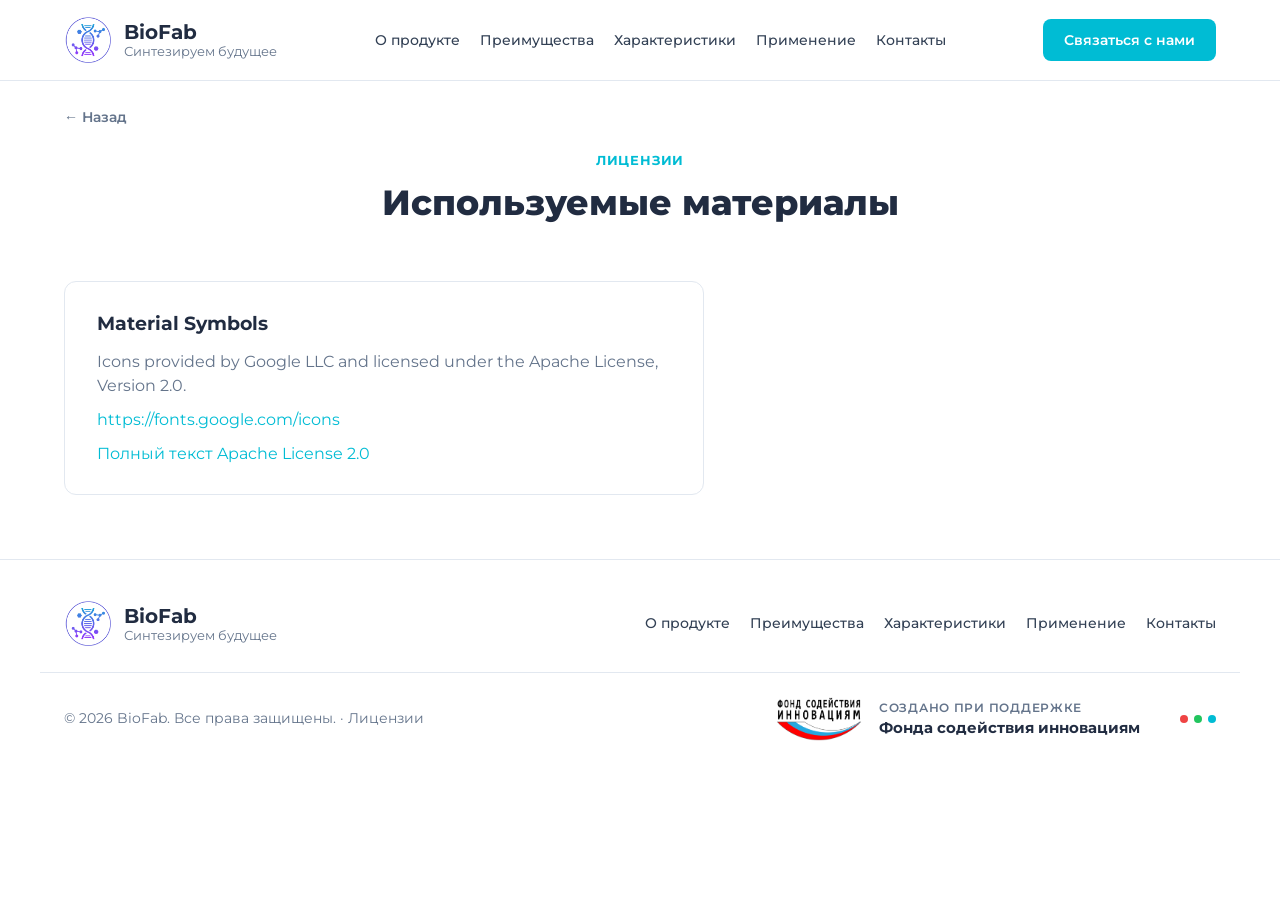
==== licenses/index.html @ 6bafa749 "Add files via upload" ====
<!DOCTYPE html>
<html lang="ru">
<head>
    <meta charset="utf-8" />
    <meta name="viewport" content="width=device-width, initial-scale=1.0" />
    <meta name="description" content="BioFab — автоматизированная система синтеза пептидов «под ключ»." />
    <title>&#x41B;&#x438;&#x446;&#x435;&#x43D;&#x437;&#x438;&#x438; - BioFab</title>
    <link rel="stylesheet" href="../css/fonts.css" />

    <link rel="icon" type="image/png" sizes="32x32" href="../icons/favicon-32x32.png" />
    <link rel="icon" type="image/png" sizes="16x16" href="../icons/favicon-16x16.png" />
    <link rel="apple-touch-icon" sizes="180x180" href="../icons/apple-touch-icon.png" />
    <link rel="manifest" href="../icons/site.webmanifest" />
    <link rel="shortcut icon" href="../icons/favicon.ico" />

    <link rel="stylesheet" href="../css/site.css" />
</head>
<body>

    <!-- ===== ШАПКА (sticky, прилипает к верху при скролле) ===== -->
    <header b-9csx9a6czi class="site-header">
        <div b-9csx9a6czi class="container header__inner">
            <a class="logo" href="../">
                <img src="../image/logo.png" alt="BioFab" class="logo__icon" />
                <span b-9csx9a6czi class="logo__text">
                    <span b-9csx9a6czi class="logo__title">BioFab</span>
                    <span b-9csx9a6czi class="logo__subtitle">Синтезируем будущее</span>
                </span>
            </a>

            <nav b-9csx9a6czi id="mainNav" class="main-nav">
                <a href="../#about">О продукте</a>
                <a href="../#advantages">Преимущества</a>
                <a href="../#specs">Характеристики</a>
                <a href="../#usage">Применение</a>
                <a href="../#contacts">Контакты</a>
            </nav>

            <a href="../#contacts" class="btn btn--primary btn--sm header__cta-desktop">Связаться с нами</a>

            <button b-9csx9a6czi id="burgerBtn" class="burger" type="button" aria-label="Открыть меню" aria-expanded="false" aria-controls="mainNav">
                <span b-9csx9a6czi class="burger__line"></span>
                <span b-9csx9a6czi class="burger__line"></span>
                <span b-9csx9a6czi class="burger__line"></span>
            </button>
        </div>
    </header>

    <!-- ===== ОСНОВНОЙ КОНТЕНТ СТРАНИЦЫ ===== -->
    <main b-9csx9a6czi>
        
<section class="section section--top-sm">
    <div class="container">
        <a class="page-back" href="../">← Назад</a>

        <div class="section__head section__head--tight">
            <p class="eyebrow eyebrow--center">ЛИЦЕНЗИИ</p>
            <h2 class="section__title">Используемые материалы</h2>
        </div>

        <div class="license-card">
            <h3>Material Symbols</h3>
            <p>Icons provided by Google LLC and licensed under the Apache License, Version 2.0.</p>
            <p><a href="https://fonts.google.com/icons" target="_blank" rel="noopener" class="text-accent">https://fonts.google.com/icons</a></p>
            <p><a href="../licenses/LICENSE-2.0.txt" target="_blank" rel="noopener" class="text-accent">Полный текст Apache License 2.0</a></p>
        </div>
    </div>
</section>
    </main>

    <!-- ===== ФУТЕР ===== -->
    <footer b-9csx9a6czi class="site-footer">
        <div b-9csx9a6czi class="container footer__inner">
            <a class="logo" href="../">
                <img src="../image/logo.png" alt="BioFab" class="logo__icon" />
                <span b-9csx9a6czi class="logo__text">
                    <span b-9csx9a6czi class="logo__title">BioFab</span>
                    <span b-9csx9a6czi class="logo__subtitle">Синтезируем будущее</span>
                </span>
            </a>

            <nav b-9csx9a6czi class="main-nav main-nav--footer">
                <a href="../#about">О продукте</a>
                <a href="../#advantages">Преимущества</a>
                <a href="../#specs">Характеристики</a>
                <a href="../#usage">Применение</a>
                <a href="../#contacts">Контакты</a>
            </nav>
        </div>

        <div b-9csx9a6czi class="container footer__bottom">
            <span b-9csx9a6czi class="footer__copy">
                © 2026 BioFab. Все права защищены. ·
                <a class="footer__legal-link" href="./">Лицензии</a>
            </span>

            <div b-9csx9a6czi class="support">
                <img src="../image/fsi_logo.png" alt="Фонд содействия инновациям" class="support__logo" />
                <div b-9csx9a6czi class="support__text">
                    <span b-9csx9a6czi class="support__label">Создано при поддержке</span>
                    <span b-9csx9a6czi class="support__name">Фонда содействия инновациям</span>
                </div>
            </div>

            <span b-9csx9a6czi class="footer__dots">
                <span b-9csx9a6czi class="dot dot--red"></span>
                <span b-9csx9a6czi class="dot dot--green"></span>
                <span b-9csx9a6czi class="dot dot--teal"></span>
            </span>
        </div>
    </footer>

    <script src="../js/site.js"></script>
</body>
</html>
---- css/fonts.css ----
/* Montserrat (SIL Open Font License), локальные файлы */
@font-face {
  font-family: 'Montserrat';
  font-style: normal;
  font-display: swap;
  font-weight: 400;
  src: url(../fonts/montserrat-cyrillic-ext-400-normal.woff2) format('woff2');
  unicode-range: U+0460-052F,U+1C80-1C8A,U+20B4,U+2DE0-2DFF,U+A640-A69F,U+FE2E-FE2F;
}
@font-face {
  font-family: 'Montserrat';
  font-style: normal;
  font-display: swap;
  font-weight: 400;
  src: url(../fonts/montserrat-cyrillic-400-normal.woff2) format('woff2');
  unicode-range: U+0301,U+0400-045F,U+0490-0491,U+04B0-04B1,U+2116;
}
@font-face {
  font-family: 'Montserrat';
  font-style: normal;
  font-display: swap;
  font-weight: 400;
  src: url(../fonts/montserrat-latin-ext-400-normal.woff2) format('woff2');
  unicode-range: U+0100-02BA,U+02BD-02C5,U+02C7-02CC,U+02CE-02D7,U+02DD-02FF,U+0304,U+0308,U+0329,U+1D00-1DBF,U+1E00-1E9F,U+1EF2-1EFF,U+2020,U+20A0-20AB,U+20AD-20C0,U+2113,U+2C60-2C7F,U+A720-A7FF;
}
@font-face {
  font-family: 'Montserrat';
  font-style: normal;
  font-display: swap;
  font-weight: 400;
  src: url(../fonts/montserrat-latin-400-normal.woff2) format('woff2');
  unicode-range: U+0000-00FF,U+0131,U+0152-0153,U+02BB-02BC,U+02C6,U+02DA,U+02DC,U+0304,U+0308,U+0329,U+2000-206F,U+20AC,U+2122,U+2191,U+2193,U+2212,U+2215,U+FEFF,U+FFFD;
}
@font-face {
  font-family: 'Montserrat';
  font-style: normal;
  font-display: swap;
  font-weight: 500;
  src: url(../fonts/montserrat-cyrillic-ext-500-normal.woff2) format('woff2');
  unicode-range: U+0460-052F,U+1C80-1C8A,U+20B4,U+2DE0-2DFF,U+A640-A69F,U+FE2E-FE2F;
}
@font-face {
  font-family: 'Montserrat';
  font-style: normal;
  font-display: swap;
  font-weight: 500;
  src: url(../fonts/montserrat-cyrillic-500-normal.woff2) format('woff2');
  unicode-range: U+0301,U+0400-045F,U+0490-0491,U+04B0-04B1,U+2116;
}
@font-face {
  font-family: 'Montserrat';
  font-style: normal;
  font-display: swap;
  font-weight: 500;
  src: url(../fonts/montserrat-latin-ext-500-normal.woff2) format('woff2');
  unicode-range: U+0100-02BA,U+02BD-02C5,U+02C7-02CC,U+02CE-02D7,U+02DD-02FF,U+0304,U+0308,U+0329,U+1D00-1DBF,U+1E00-1E9F,U+1EF2-1EFF,U+2020,U+20A0-20AB,U+20AD-20C0,U+2113,U+2C60-2C7F,U+A720-A7FF;
}
@font-face {
  font-family: 'Montserrat';
  font-style: normal;
  font-display: swap;
  font-weight: 500;
  src: url(../fonts/montserrat-latin-500-normal.woff2) format('woff2');
  unicode-range: U+0000-00FF,U+0131,U+0152-0153,U+02BB-02BC,U+02C6,U+02DA,U+02DC,U+0304,U+0308,U+0329,U+2000-206F,U+20AC,U+2122,U+2191,U+2193,U+2212,U+2215,U+FEFF,U+FFFD;
}
@font-face {
  font-family: 'Montserrat';
  font-style: normal;
  font-display: swap;
  font-weight: 600;
  src: url(../fonts/montserrat-cyrillic-ext-600-normal.woff2) format('woff2');
  unicode-range: U+0460-052F,U+1C80-1C8A,U+20B4,U+2DE0-2DFF,U+A640-A69F,U+FE2E-FE2F;
}
@font-face {
  font-family: 'Montserrat';
  font-style: normal;
  font-display: swap;
  font-weight: 600;
  src: url(../fonts/montserrat-cyrillic-600-normal.woff2) format('woff2');
  unicode-range: U+0301,U+0400-045F,U+0490-0491,U+04B0-04B1,U+2116;
}
@font-face {
  font-family: 'Montserrat';
  font-style: normal;
  font-display: swap;
  font-weight: 600;
  src: url(../fonts/montserrat-latin-ext-600-normal.woff2) format('woff2');
  unicode-range: U+0100-02BA,U+02BD-02C5,U+02C7-02CC,U+02CE-02D7,U+02DD-02FF,U+0304,U+0308,U+0329,U+1D00-1DBF,U+1E00-1E9F,U+1EF2-1EFF,U+2020,U+20A0-20AB,U+20AD-20C0,U+2113,U+2C60-2C7F,U+A720-A7FF;
}
@font-face {
  font-family: 'Montserrat';
  font-style: normal;
  font-display: swap;
  font-weight: 600;
  src: url(../fonts/montserrat-latin-600-normal.woff2) format('woff2');
  unicode-range: U+0000-00FF,U+0131,U+0152-0153,U+02BB-02BC,U+02C6,U+02DA,U+02DC,U+0304,U+0308,U+0329,U+2000-206F,U+20AC,U+2122,U+2191,U+2193,U+2212,U+2215,U+FEFF,U+FFFD;
}
@font-face {
  font-family: 'Montserrat';
  font-style: normal;
  font-display: swap;
  font-weight: 700;
  src: url(../fonts/montserrat-cyrillic-ext-700-normal.woff2) format('woff2');
  unicode-range: U+0460-052F,U+1C80-1C8A,U+20B4,U+2DE0-2DFF,U+A640-A69F,U+FE2E-FE2F;
}
@font-face {
  font-family: 'Montserrat';
  font-style: normal;
  font-display: swap;
  font-weight: 700;
  src: url(../fonts/montserrat-cyrillic-700-normal.woff2) format('woff2');
  unicode-range: U+0301,U+0400-045F,U+0490-0491,U+04B0-04B1,U+2116;
}
@font-face {
  font-family: 'Montserrat';
  font-style: normal;
  font-display: swap;
  font-weight: 700;
  src: url(../fonts/montserrat-latin-ext-700-normal.woff2) format('woff2');
  unicode-range: U+0100-02BA,U+02BD-02C5,U+02C7-02CC,U+02CE-02D7,U+02DD-02FF,U+0304,U+0308,U+0329,U+1D00-1DBF,U+1E00-1E9F,U+1EF2-1EFF,U+2020,U+20A0-20AB,U+20AD-20C0,U+2113,U+2C60-2C7F,U+A720-A7FF;
}
@font-face {
  font-family: 'Montserrat';
  font-style: normal;
  font-display: swap;
  font-weight: 700;
  src: url(../fonts/montserrat-latin-700-normal.woff2) format('woff2');
  unicode-range: U+0000-00FF,U+0131,U+0152-0153,U+02BB-02BC,U+02C6,U+02DA,U+02DC,U+0304,U+0308,U+0329,U+2000-206F,U+20AC,U+2122,U+2191,U+2193,U+2212,U+2215,U+FEFF,U+FFFD;
}
@font-face {
  font-family: 'Montserrat';
  font-style: normal;
  font-display: swap;
  font-weight: 800;
  src: url(../fonts/montserrat-cyrillic-ext-800-normal.woff2) format('woff2');
  unicode-range: U+0460-052F,U+1C80-1C8A,U+20B4,U+2DE0-2DFF,U+A640-A69F,U+FE2E-FE2F;
}
@font-face {
  font-family: 'Montserrat';
  font-style: normal;
  font-display: swap;
  font-weight: 800;
  src: url(../fonts/montserrat-cyrillic-800-normal.woff2) format('woff2');
  unicode-range: U+0301,U+0400-045F,U+0490-0491,U+04B0-04B1,U+2116;
}
@font-face {
  font-family: 'Montserrat';
  font-style: normal;
  font-display: swap;
  font-weight: 800;
  src: url(../fonts/montserrat-latin-ext-800-normal.woff2) format('woff2');
  unicode-range: U+0100-02BA,U+02BD-02C5,U+02C7-02CC,U+02CE-02D7,U+02DD-02FF,U+0304,U+0308,U+0329,U+1D00-1DBF,U+1E00-1E9F,U+1EF2-1EFF,U+2020,U+20A0-20AB,U+20AD-20C0,U+2113,U+2C60-2C7F,U+A720-A7FF;
}
@font-face {
  font-family: 'Montserrat';
  font-style: normal;
  font-display: swap;
  font-weight: 800;
  src: url(../fonts/montserrat-latin-800-normal.woff2) format('woff2');
  unicode-range: U+0000-00FF,U+0131,U+0152-0153,U+02BB-02BC,U+02C6,U+02DA,U+02DC,U+0304,U+0308,U+0329,U+2000-206F,U+20AC,U+2122,U+2191,U+2193,U+2212,U+2215,U+FEFF,U+FFFD;
}
---- css/site.css ----
﻿/*html {
  font-size: 14px;
}

@media (min-width: 768px) {
  html {
    font-size: 16px;
  }
}

.btn:focus, .btn:active:focus, .btn-link.nav-link:focus, .form-control:focus, .form-check-input:focus {
  box-shadow: 0 0 0 0.1rem white, 0 0 0 0.25rem #258cfb;
}

html {
  position: relative;
  min-height: 100%;
}

body {
  margin-bottom: 60px;
}*/
/* ============ RESET / BASE ============ */
* {
    box-sizing: border-box;
    margin: 0;
    padding: 0;
}

:root {
    --color-primary: #00BCD4;
    --color-primary-dark: #006774;
    --color-dark: #212C41;
    --color-text: #334155;
    --color-muted: #64748b;
    --color-bg-muted: #f4f6f9;
    --color-border: #e2e8f0;
    --radius: 12px;
    --container-width: 1200px;
}

html {
    scroll-behavior: smooth;
}

body {
    font-family: "Montserrat", Segoe UI, Roboto, Arial, sans-serif;
    color: var(--color-text);
    line-height: 1.5;
    background: #fff;
}

img {
    max-width: 100%;
    display: block;
}

a {
    text-decoration: none;
    color: inherit;
}

ul {
    list-style: none;
}

.container {
    max-width: var(--container-width);
    margin: 0 auto;
    padding: 0 24px;
}

.section {
    padding: 96px 0;
}

.section--top-sm {
    padding-top: 24px;
    padding-bottom: 64px;
}

.section__head--tight {
    margin-bottom: 24px;
}

.page-back {
    display: inline-flex;
    align-items: center;
    gap: 6px;
    margin-bottom: 20px;
    color: var(--color-muted);
    font-weight: 600;
    font-size: 0.88rem;
}

    .page-back:hover {
        color: var(--color-primary);
    }

.license-card {
    background: #fff;
    border: 1px solid var(--color-border);
    border-radius: var(--radius);
    padding: 28px 32px;
    max-width: 640px;
}

    .license-card h3 {
        font-weight: 700;
        color: var(--color-dark);
        margin-bottom: 12px;
    }

    .license-card p {
        color: var(--color-muted);
        margin-bottom: 10px;
    }

        .license-card p:last-child {
            margin-bottom: 0;
        }

.section--muted {
    background: var(--color-bg-muted);
}

.section--dark {
    background: var(--color-dark);
    color: #cbd5e1;
}

.section__title {
    font-size: 2.2rem;
    font-weight: 800;
    color: var(--color-dark);
    margin-bottom: 16px;
    line-height: 1.2;
}

.section__title--light {
    color: #fff;
}

.section__subtitle {
    color: var(--color-muted);
    max-width: 640px;
}

.section__head {
    text-align: center;
    margin-bottom: 56px;
}

    .section__head .section__subtitle {
        margin: 0 auto;
    }

.eyebrow {
    color: var(--color-primary);
    font-weight: 700;
    font-size: 0.8rem;
    letter-spacing: 0.06em;
    text-transform: uppercase;
    border-left: 3px solid var(--color-primary);
    padding-left: 10px;
    margin-bottom: 12px;
    display: inline-block;
}

.eyebrow--center {
    border-left: none;
    padding-left: 0;
}

.text-accent {
    color: var(--color-primary);
}

/* ============ BUTTONS ============ */
.btn {
    display: inline-flex;
    align-items: center;
    justify-content: center;
    gap: 6px;
    padding: 14px 28px;
    border-radius: 8px;
    font-weight: 600;
    font-size: 0.95rem;
    border: 1px solid transparent;
    cursor: pointer;
    transition: 0.2s ease;
}

.btn--primary {
    background: var(--color-primary);
    color: #fff;
}

    .btn--primary:hover {
        background: var(--color-primary-dark);
    }

.btn--outline {
    background: #fff;
    color: var(--color-dark);
    border-color: var(--color-border);
}

    .btn--outline:hover {
        border-color: var(--color-primary);
        color: var(--color-primary);
    }

.btn--sm {
    padding: 10px 20px;
    font-size: 0.85rem;
}

.btn--block {
    width: 100%;
}

/* ============ HEADER (sticky) ============ */
.site-header {
    position: sticky;
    top: 0;
    z-index: 100;
    background: rgba(255, 255, 255, 0.92);
    backdrop-filter: blur(8px);
    border-bottom: 1px solid var(--color-border);
}

.header__inner {
    display: flex;
    align-items: center;
    justify-content: space-between;
    gap: 24px;
    padding-top: 16px;
    padding-bottom: 16px;
}

.logo {
    display: flex;
    align-items: center;
    gap: 12px;
}

.logo__icon {
    width: 48px;
    height: 48px;
    object-fit: contain;
    flex-shrink: 0;
}

.logo__text {
    display: flex;
    flex-direction: column;
    line-height: 1.2;
}

.logo__title {
    font-weight: 800;
    color: var(--color-dark);
    font-size: 1.25rem;
}

.logo__subtitle {
    font-size: 0.82rem;
    color: var(--color-muted);
}

.main-nav {
    display: flex;
    align-items: center;
    gap: 28px;
    flex-wrap: wrap;
}

    .main-nav a {
        font-size: 0.92rem;
        color: var(--color-text);
        font-weight: 500;
    }

        .main-nav a:hover {
            color: var(--color-primary);
        }

.main-nav__cta {
    display: none;
}

.header__cta-desktop {
    display: inline-flex;
}

/* ===== БУРГЕР (виден только на мобиле) ===== */
.burger {
    display: none;
    flex-direction: column;
    justify-content: center;
    gap: 5px;
    width: 40px;
    height: 40px;
    background: transparent;
    border: 1px solid var(--color-border);
    border-radius: 8px;
    cursor: pointer;
    flex-shrink: 0;
}

.burger__line {
    width: 20px;
    height: 2px;
    margin: 0 auto;
    background: var(--color-dark);
    border-radius: 2px;
    transition: transform 0.2s ease, opacity 0.2s ease;
}

.burger--open .burger__line:nth-child(1) {
    transform: translateY(7px) rotate(45deg);
}

.burger--open .burger__line:nth-child(2) {
    opacity: 0;
}

.burger--open .burger__line:nth-child(3) {
    transform: translateY(-7px) rotate(-45deg);
}

body.no-scroll {
    overflow: hidden;
}

/* ============ HERO ============ */
.hero {
    position: relative;
    padding: 72px 0 40px;
    background: linear-gradient(135deg, #fdfdfe 0%, #eef1f5 55%, #dfe3ea 100%);
    overflow: hidden;
}

.hero__inner {
    display: grid;
    grid-template-columns: 1.15fr 0.85fr;
    gap: 48px;
    align-items: center;
}

.hero__badge {
    display: inline-flex;
    align-items: center;
    gap: 8px;
    font-size: 0.78rem;
    font-weight: 700;
    letter-spacing: 0.04em;
    color: var(--color-muted);
    margin-bottom: 20px;
}

.dot-live {
    width: 8px;
    height: 8px;
    background: #22c55e;
    border-radius: 50%;
    display: inline-block;
}

.hero__title {
    font-size: 3rem;
    font-weight: 800;
    color: var(--color-dark);
    line-height: 1.15;
    margin-bottom: 24px;
}

.hero__text {
    max-width: 560px;
    color: var(--color-muted);
    margin-bottom: 32px;
    font-size: 1.05rem;
}

.hero__actions {
    display: flex;
    gap: 16px;
    margin-bottom: 48px;
    flex-wrap: wrap;
}

.hero__stats {
    display: flex;
    gap: 48px;
    flex-wrap: wrap;
}

.stat__value {
    font-size: 1.6rem;
    font-weight: 800;
    color: var(--color-dark);
}

.stat__label {
    font-size: 0.8rem;
    color: var(--color-muted);
    text-transform: uppercase;
}

.hero__card {
    background: #fff;
    border-radius: var(--radius);
    overflow: hidden;
    box-shadow: 0 20px 40px rgba(15, 23, 42, 0.15);
}

.hero__card-img {
    width: 100%;
    height: 260px;
    object-fit: cover;
}

.hero__card-body {
    padding: 20px;
}

.hero__card-row {
    display: flex;
    align-items: center;
    justify-content: space-between;
    margin-bottom: 6px;
}

.hero__card-title {
    font-weight: 700;
    color: var(--color-dark);
}

.hero__card-sub {
    font-size: 0.85rem;
    color: var(--color-muted);
    margin-bottom: 12px;
}

.hero__card-percent {
    font-weight: 700;
    color: var(--color-dark);
}

.badge {
    display: inline-flex;
    align-items: center;
    gap: 6px;
    font-size: 0.78rem;
    font-weight: 600;
    color: #00C74F;
}

.badge--active .dot-live {
    background: #22c55e;
}

.progress {
    height: 6px;
    background: #e2e8f0;
    border-radius: 999px;
    overflow: hidden;
    margin-bottom: 8px;
}

.progress__bar {
    height: 100%;
    background: var(--color-primary);
    border-radius: 999px;
}

.hero__scroll {
    text-align: center;
    font-size: 0.7rem;
    letter-spacing: 0.2em;
    color: var(--color-muted);
    margin-top: 32px;
}

/* ============ О ПРОДУКТЕ ============ */
.about__inner {
    display: grid;
    grid-template-columns: 1fr 1fr;
    gap: 56px;
    align-items: center;
}

.about__paragraph {
    color: var(--color-muted);
    margin-bottom: 16px;
}

.check-list {
    margin-top: 24px;
}

    .check-list li {
        position: relative;
        padding-left: 30px;
        margin-bottom: 14px;
        color: var(--color-text);
    }

        .check-list li::before {
            content: "✓";
            position: absolute;
            left: 0;
            top: 0;
            width: 20px;
            height: 20px;
            background: var(--color-primary);
            color: #fff;
            border-radius: 50%;
            font-size: 0.7rem;
            display: flex;
            align-items: center;
            justify-content: center;
        }

.about__img {
    border-radius: var(--radius);
    width: 100%;
    height: 280px;
    object-fit: cover;
    margin-bottom: 20px;
}

.about__cards {
    display: grid;
    grid-template-columns: repeat(3, 1fr);
    gap: 16px;
}

.mini-card {
    background: #fff;
    border: 1px solid var(--color-border);
    border-radius: var(--radius);
    padding: 20px;
    text-align: center;
}

.mini-card__value {
    font-weight: 800;
    color: var(--color-primary);
    font-size: 1.1rem;
}

.mini-card__label {
    font-size: 0.8rem;
    color: var(--color-muted);
    margin-top: 4px;
}

/* ============ ПРЕИМУЩЕСТВА ============ */
.cards-grid {
    display: grid;
    gap: 24px;
}

.cards-grid--3 {
    grid-template-columns: repeat(3, 1fr);
}

.feature-card {
    background: #fff;
    border: 1px solid var(--color-border);
    border-radius: var(--radius);
    padding: 28px;
}

.feature-card__icon {
    color: var(--color-primary);
    margin-bottom: 16px;
}

    .feature-card__icon svg {
        width: 32px;
        height: 32px;
        display: block;
    }

.feature-card__title {
    font-weight: 700;
    color: var(--color-dark);
    margin-bottom: 10px;
}

.feature-card__text {
    color: var(--color-muted);
    font-size: 0.92rem;
}

/* ============ ПРИНЦИП РАБОТЫ ============ */
.steps {
    display: grid;
    grid-template-columns: repeat(4, 1fr);
    gap: 24px;
    position: relative;
}

.step__number {
    width: 48px;
    height: 48px;
    background: var(--color-primary);
    color: #fff;
    border-radius: 50%;
    display: flex;
    align-items: center;
    justify-content: center;
    font-weight: 700;
    margin-bottom: 20px;
}

.step__title {
    font-weight: 700;
    color: var(--color-dark);
    margin-bottom: 10px;
}

.step__title--highlight {
    background: #dbeafe;
    display: inline-block;
    padding: 2px 6px;
}

.step__text {
    color: var(--color-muted);
    font-size: 0.92rem;
}

/* ============ ХАРАКТЕРИСТИКИ ============ */
.specs__inner {
    display: grid;
    grid-template-columns: 1fr 1fr;
    gap: 24px;
    margin-bottom: 48px;
}

.specs-table {
    background: #fff;
    border: 1px solid var(--color-border);
    border-radius: var(--radius);
    overflow: hidden;
}

.specs-table__row {
    display: flex;
    justify-content: space-between;
    padding: 18px 24px;
    border-bottom: 1px solid var(--color-border);
}

    .specs-table__row:last-child {
        border-bottom: none;
    }

    .specs-table__row span {
        color: var(--color-muted);
    }

.market-card {
    background: var(--color-dark);
    color: #fff;
    border-radius: var(--radius);
    padding: 28px;
}

.market-card__label {
    font-size: 0.75rem;
    letter-spacing: 0.06em;
    color: #94a3b8;
    margin-bottom: 16px;
}

.market-card__row {
    padding: 14px 0;
    border-bottom: 1px solid #334155;
}

.market-card__row--last {
    border-bottom: none;
}

.market-card__name {
    font-size: 0.85rem;
    color: #94a3b8;
    margin-bottom: 4px;
}

.market-card__value {
    font-weight: 800;
    color: var(--color-primary);
    font-size: 1.25rem;
}

.market-card__sub {
    font-size: 0.8rem;
    color: #94a3b8;
}

.compare-card {
    background: #fff;
    border: 1px solid var(--color-border);
    border-radius: var(--radius);
    padding: 32px;
}

.compare-card__title {
    color: var(--color-dark);
    margin-bottom: 4px;
}

.compare-card__note {
    color: var(--color-muted);
    font-size: 0.85rem;
    margin-bottom: 24px;
}

.table-wrapper {
    overflow-x: auto;
}

.compare-table {
    width: 100%;
    border-collapse: collapse;
    min-width: 720px;
}

    .compare-table th, .compare-table td {
        padding: 14px 16px;
        text-align: center;
        border-bottom: 1px solid var(--color-border);
        font-size: 0.9rem;
    }

        .compare-table th:first-child, .compare-table td:first-child {
            text-align: left;
        }

    .compare-table thead th {
        color: var(--color-muted);
        font-weight: 600;
    }

.compare-table__biofab {
    background: #00bcd424;
    color: var(--color-primary-dark);
    font-weight: 700;
}

.compare-card__actions {
    display: flex;
    gap: 16px;
    justify-content: center;
    margin-top: 28px;
    flex-wrap: wrap;
}

/* ============ ПРИМЕНЕНИЕ (dark) ============ */
.usage__head {
    display: flex;
    justify-content: space-between;
    align-items: flex-end;
    gap: 24px;
    margin-bottom: 48px;
    flex-wrap: wrap;
}

.usage__intro {
    max-width: 380px;
    color: #94a3b8;
}

.usage-card {
    background: #1e293b;
    border-radius: var(--radius);
    overflow: hidden;
}

.usage-card__img {
    width: 100%;
    height: 220px;
    object-fit: cover;
}

.usage-card__body {
    padding: 24px;
}

.usage-card__title {
    color: #fff;
    margin-bottom: 14px;
}

.dot-list li {
    position: relative;
    padding-left: 18px;
    margin-bottom: 8px;
    font-size: 0.9rem;
    color: #cbd5e1;
}

    .dot-list li::before {
        content: "";
        position: absolute;
        left: 0;
        top: 8px;
        width: 5px;
        height: 5px;
        background: var(--color-primary);
        border-radius: 50%;
    }

.clients {
    text-align: center;
    margin-top: 64px;
    padding-top: 48px;
    border-top: 1px solid #334155;
}

.clients__label {
    font-size: 0.75rem;
    letter-spacing: 0.08em;
    color: #64748b;
    margin-bottom: 20px;
}

.clients__list {
    display: flex;
    flex-wrap: wrap;
    justify-content: center;
    gap: 14px;
}

.client-pill {
    background: #1e293b;
    border: 1px solid #334155;
    color: #e2e8f0;
    padding: 10px 20px;
    border-radius: 999px;
    font-size: 0.88rem;
    font-weight: 600;
}

/* ============ КОНТАКТЫ ============ */
.contacts__inner {
    display: grid;
    grid-template-columns: 1fr 1fr;
    gap: 56px;
    align-items: start;
}

.contacts__intro {
    color: var(--color-muted);
    margin-bottom: 28px;
}

.contact-item {
    display: flex;
    align-items: center;
    gap: 16px;
    margin-bottom: 20px;
}

.contact-item__icon {
    width: 44px;
    height: 44px;
    background: var(--color-primary);
    color: #fff;
    border-radius: 10px;
    display: flex;
    align-items: center;
    justify-content: center;
    flex-shrink: 0;
}

.contact-item__label {
    font-size: 0.8rem;
    color: var(--color-muted);
}

.contact-item__value {
    font-weight: 700;
    color: var(--color-dark);
}

.contact-form {
    background: #fff;
    border: 1px solid var(--color-border);
    border-radius: var(--radius);
    padding: 32px;
    box-shadow: 0 10px 30px rgba(15, 23, 42, 0.06);
}

.contact-form__title {
    color: var(--color-dark);
    margin-bottom: 24px;
}

.form-group {
    margin-bottom: 18px;
}

    .form-group label {
        display: block;
        font-size: 0.85rem;
        color: var(--color-text);
        margin-bottom: 6px;
    }

    .form-group input,
    .form-group textarea {
        width: 100%;
        padding: 12px 14px;
        border: 1px solid var(--color-border);
        border-radius: 8px;
        font-family: inherit;
        font-size: 0.92rem;
        background: var(--color-bg-muted);
        resize: vertical;
    }

        .form-group input:focus,
        .form-group textarea:focus {
            outline: none;
            border-color: var(--color-primary);
        }

/* ============ ФУТЕР ============ */
.site-footer {
    border-top: 1px solid var(--color-border);
    padding-top: 40px;
}

.footer__inner {
    display: flex;
    justify-content: space-between;
    align-items: center;
    gap: 24px;
    flex-wrap: wrap;
    padding-bottom: 24px;
}

.footer__bottom {
    display: flex;
    justify-content: space-between;
    align-items: center;
    border-top: 1px solid var(--color-border);
    padding: 24px 24px;
    color: var(--color-muted);
    font-size: 0.85rem;
}

.footer__dots {
    display: flex;
    gap: 6px;
}

.dot {
    width: 8px;
    height: 8px;
    border-radius: 50%;
    display: inline-block;
}

.dot--red {
    background: #ef4444;
}

.dot--green {
    background: #22c55e;
}

.dot--teal {
    background: var(--color-primary);
}

/* ============ АДАПТИВ ============ */
@media (max-width: 992px) {
    .hero__inner,
    .about__inner,
    .specs__inner,
    .contacts__inner {
        grid-template-columns: 1fr;
    }

    .cards-grid--3 {
        grid-template-columns: repeat(2, 1fr);
    }

    .steps {
        grid-template-columns: repeat(2, 1fr);
    }
}

@media (max-width: 600px) {
    .hero__title {
        font-size: 2.1rem;
    }

    .cards-grid--3 {
        grid-template-columns: 1fr;
    }

    .steps {
        grid-template-columns: 1fr;
    }

    .logo__icon {
        width: 38px;
        height: 38px;
    }

    .logo__title {
        font-size: 1.05rem;
    }

    .logo__subtitle {
        display: none;
    }
}

.contact-item__icon svg {
    display: block;
}

.telegram-card {
    display: flex;
    justify-content: center;
    align-items: center;
    padding: 12px;
}

.telegram-card__img {
    width: 100%;
    max-width: 280px;
    height: auto;
    filter: drop-shadow(0 10px 30px rgba(15, 23, 42, 0.12));
    transition: transform 0.2s ease;
}

.telegram-card:hover .telegram-card__img {
    transform: translateY(-4px);
}

.hero__compo {
    position: relative;
    display: flex;
    align-items: center;
    justify-content: space-between;
    height: 260px;
    padding: 20px 28px;
    background: linear-gradient(135deg, #eef6f8 0%, #eef1f5 100%);
    overflow: hidden;
}

.hero__compo-hand {
    height: 100%;
    max-height: 250px;
    width: auto;
    object-fit: contain;
    position: relative;
    z-index: 2;
}

.hero__compo-device {
    height: 78%;
    max-height: 190px;
    width: auto;
    object-fit: contain;
    position: relative;
    z-index: 2;
}

.hero__compo::before {
    content: "";
    position: absolute;
    left: 90px;
    right: 90px;
    top: 50%;
    height: 2px;
    background-image: linear-gradient(90deg, var(--color-primary) 50%, transparent 50%);
    background-size: 12px 2px;
    background-repeat: repeat-x;
    opacity: 0.5;
    z-index: 1;
}

.hero__compo-link {
    position: relative;
    z-index: 2;
    width: 14px;
    height: 14px;
}

.hero__compo-dot {
    position: absolute;
    inset: 0;
    background: var(--color-primary);
    border-radius: 50%;
    box-shadow: 0 4px 12px rgba(0, 188, 212, 0.5);
}

.hero__compo-ring {
    position: absolute;
    inset: -6px;
    border: 2px solid var(--color-primary);
    border-radius: 50%;
    animation: compo-pulse 2.2s ease-out infinite;
}

.hero__compo-ring--delay {
    animation-delay: 1.1s;
}

@keyframes compo-pulse {
    0% {
        transform: scale(0.6);
        opacity: 0.7;
    }

    100% {
        transform: scale(3.2);
        opacity: 0;
    }
}

/* ============ ПОДДЕРЖКА ФСИ ============ */
.support {
    display: flex;
    align-items: center;
    gap: 16px;
}

.support__logo {
    height: 56px;
    width: auto;
    flex-shrink: 0;
}

.support__text {
    display: flex;
    flex-direction: column;
    gap: 2px;
    line-height: 1.3;
}

.support__label {
    font-size: 0.75rem;
    font-weight: 600;
    letter-spacing: 0.06em;
    text-transform: uppercase;
    color: var(--color-muted);
}

.support__name {
    font-size: 0.95rem;
    font-weight: 700;
    color: var(--color-dark);
}

.footer__bottom {
    flex-wrap: wrap;
    gap: 16px;
}

    .footer__bottom .support {
        margin-left: auto;
        margin-right: 24px;
    }

    .footer__bottom .support__logo {
        height: 44px;
    }

@media (max-width: 600px) {
    .support__logo {
        height: 44px;
    }

    .footer__bottom .support {
        margin-left: 0;
        margin-right: 0;
    }
}

/* ============ ФСИ: ПРИПИСКА В ВЕРХНЕМ ОТСТУПЕ HERO ============ */
.hero__inner {
    position: relative;
}

.hero__fsi {
    position: absolute;
    top: -58px;
    left: 24px;
}

    .hero__fsi .support {
        gap: 12px;
    }

    .hero__fsi .support__logo {
        height: 40px;
    }

    .hero__fsi .support__label {
        font-size: 0.65rem;
    }

    .hero__fsi .support__name {
        font-size: 0.85rem;
    }

@media (max-width: 992px) {
    .hero {
        padding-top: 20px;
    }

    .hero__fsi {
        position: static;
        margin-bottom: 20px;
    }
}

@media (max-width: 600px) {
    .hero {
        padding-top: 16px;
    }

    .hero__fsi .support__logo {
        height: 36px;
    }
}

/* ============ КАРТОЧКА В HERO ============ */
@media (min-width: 993px) {
    .hero__inner {
        grid-template-columns: 1.1fr 0.9fr;
        gap: 40px;
    }
}

.hero__compo {
    height: 340px;
    padding: 20px 24px;
    gap: 12px;
}

.hero__compo-hand,
.hero__compo-device {
    min-width: 0;
    height: 100%;
    max-height: none;
    object-fit: contain;
}

.hero__compo-hand {
    flex: 0 1 38%;
    max-width: 38%;
}

.hero__compo-device {
    flex: 0 1 52%;
    max-width: 52%;
}

.hero__compo::before {
    left: 100px;
    right: 100px;
}

.hero__card-body {
    padding: 20px 24px;
}

@media (max-width: 992px) {
    .hero__compo {
        height: 320px;
    }
}

@media (max-width: 600px) {
    .hero__compo {
        height: 240px;
        padding: 14px;
        gap: 8px;
    }

        .hero__compo::before {
            left: 50px;
            right: 50px;
        }
}

/* ============ МОБИЛЬНАЯ ВЁРСТКА ============ */
.hero__inner > * {
    min-width: 0;
}

@media (max-width: 992px) {
    .hero__inner {
        grid-template-columns: 1fr;
        gap: 32px;
    }
}

@media (max-width: 600px) {
    .hero__title {
        font-size: 2.1rem;
    }

    .logo__text {
        min-width: 0;
    }

    .logo__subtitle {
        display: block;
        font-size: 0.7rem;
    }
}

.logo__title {
    font-weight: 700;
}

.usage-card {
    position: relative;
    overflow: hidden;
}

.usage-card__img {
    transition: transform 0.35s ease;
}

.usage-card:hover .usage-card__img {
    transform: scale(1.06);
}

.feature-card {
    transition: transform 0.25s ease, box-shadow 0.25s ease, border-color 0.25s ease;
}

    .feature-card:hover {
        transform: translateY(-4px);
        box-shadow: 0 12px 28px rgba(15, 23, 42, 0.08);
        border-color: var(--color-primary);
    }

.mini-card {
    transition: border-color 0.25s ease, transform 0.25s ease;
}

    .mini-card:hover {
        border-color: var(--color-primary);
        transform: translateY(-2px);
    }

.client-pill {
    transition: background 0.25s ease, border-color 0.25s ease, transform 0.25s ease;
}

    .client-pill:hover {
        background: var(--color-primary);
        border-color: var(--color-primary);
        color: #fff;
        transform: translateY(-2px);
    }

.compare-table tbody tr {
    transition: background 0.2s ease;
}

    .compare-table tbody tr:hover {
        background: var(--color-bg-muted);
    }

.step__number {
    transition: transform 0.25s ease;
}

.step:hover .step__number {
    transform: scale(1.1);
}

/* ============ ССЫЛКИ В КОНТАКТАХ ============ */
a.contact-item__value {
    display: inline-flex;
    align-items: center;
    gap: 6px;
    transition: color 0.2s ease;
}

    a.contact-item__value:hover {
        color: var(--color-primary);
    }

    a.contact-item__value::after {
        content: "";
        width: 14px;
        height: 14px;
        background-color: currentColor;
        opacity: 0.5;
        -webkit-mask-image: url("data:image/svg+xml,%3Csvg xmlns='http://www.w3.org/2000/svg' viewBox='0 -960 960 960'%3E%3Cpath d='M200-120q-33 0-56.5-23.5T120-200v-560q0-33 23.5-56.5T200-840h280v80H200v560h560v-280h80v280q0 33-23.5 56.5T760-120H200Zm188-212-56-56 372-372H560v-80h280v280h-80v-144L388-332Z'/%3E%3C/svg%3E");
        mask-image: url("data:image/svg+xml,%3Csvg xmlns='http://www.w3.org/2000/svg' viewBox='0 -960 960 960'%3E%3Cpath d='M200-120q-33 0-56.5-23.5T120-200v-560q0-33 23.5-56.5T200-840h280v80H200v560h560v-280h80v280q0 33-23.5 56.5T760-120H200Zm188-212-56-56 372-372H560v-80h280v280h-80v-144L388-332Z'/%3E%3C/svg%3E");
        -webkit-mask-size: contain;
        mask-size: contain;
        -webkit-mask-repeat: no-repeat;
        mask-repeat: no-repeat;
        transition: opacity 0.2s ease;
    }

    a.contact-item__value:hover::after {
        opacity: 1;
    }

/* ============ ПОДСТРОЙКА ПОЛОЖЕНИЯ ТОЧКИ СВЯЗИ ============ */
.hero__compo-link {
    margin-left: -30px;
}

/* ============ ШАПКА: ЕДИНАЯ ТОЧКА ПЕРЕКЛЮЧЕНИЯ НА БУРГЕР (1180px) ============ */
.main-nav {
    gap: 20px;
}

    .main-nav a {
        font-size: 0.86rem;
    }

.header__cta-desktop {
    white-space: nowrap;
}

@media (max-width: 1180px) {
    .burger {
        display: flex;
    }

    .header__cta-desktop {
        display: none;
    }

    .main-nav__cta {
        display: inline-flex;
    }

    .main-nav {
        position: fixed;
        top: 80px;
        left: 0;
        right: 0;
        flex-direction: column;
        align-items: stretch;
        gap: 0;
        background: #fff;
        border-bottom: 1px solid var(--color-border);
        box-shadow: 0 12px 24px rgba(15, 23, 42, 0.08);
        max-height: 0;
        overflow: hidden;
        opacity: 0;
        visibility: hidden;
        transition: max-height 0.25s ease, opacity 0.2s ease;
    }

    .main-nav--open {
        max-height: 480px;
        opacity: 1;
        visibility: visible;
    }

    .main-nav a {
        padding: 16px 24px;
        border-bottom: 1px solid var(--color-border);
        font-size: 0.92rem;
    }

    .main-nav__cta {
        margin: 16px 24px;
        border-bottom: none;
    }
}

/* ============ СТАТИСТИКА В HERO: СЕТКА НА ВСЕХ ШИРИНАХ ============ */
.hero__stats {
    display: grid;
    grid-template-columns: repeat(3, minmax(0, max-content));
    justify-content: start;
    gap: 24px;
    flex-wrap: unset;
}

@media (max-width: 1180px) {
    .hero__stats {
        grid-template-columns: repeat(3, minmax(0, 1fr));
        justify-content: normal;
    }
}

.stat__value {
    white-space: nowrap;
}

@media (max-width: 1180px) {
    .hero__stats {
        gap: 16px;
    }

    .stat__value {
        font-size: 1.3rem;
    }

    .stat__label {
        font-size: 0.72rem;
    }
}

@media (max-width: 600px) {
    .hero__stats {
        gap: 12px;
    }

    .stat__value {
        font-size: 1.15rem;
        white-space: nowrap;
    }

    .stat__label {
        font-size: 0.65rem;
        line-height: 1.3;
    }
}

@media (max-width: 380px) {
    .stat__value {
        font-size: 1rem;
    }

    .stat__label {
        font-size: 0.6rem;
    }
}

/* ============ КНОПКИ HERO: В ОДИН РЯД НА МОБИЛЬНОМ ============ */
@media (max-width: 480px) {
    .hero__actions {
        flex-wrap: nowrap;
        gap: 10px;
    }

        .hero__actions .btn {
            flex: 1 1 0;
            padding: 12px 10px;
            font-size: 0.82rem;
            white-space: nowrap;
        }
}

@media (max-width: 360px) {
    .hero__actions .btn {
        font-size: 0.75rem;
        padding: 10px 6px;
    }
}

/* ============ ЗНАЧОК-ССЫЛКА НА КАРТОЧКЕ QR ============ */
.telegram-card__wrap {
    position: relative;
    display: inline-block;
}

.telegram-card__badge {
    position: absolute;
    bottom: 10px;
    right: 20px;
    width: 18px;
    height: 18px;
    color: var(--color-muted);
    opacity: 0.5;
    display: flex;
    align-items: center;
    justify-content: center;
    transition: opacity 0.2s ease, color 0.2s ease;
}

.telegram-card:hover .telegram-card__badge {
    opacity: 1;
    color: var(--color-primary);
}

/* ============ СРАВНЕНИЕ: ЗАЛИВКА ЯЧЕЕК ============ */

/* заливка: лучше / среднее / хуже. Текст везде одного цвета */
.compare-table .cell--good {
    background: rgba(34, 197, 94, 0.20);
    color: var(--color-dark);
    font-weight: 600;
}

.compare-table .cell--mid {
    background: rgba(245, 158, 11, 0.22);
    color: var(--color-dark);
    font-weight: 600;
}

.compare-table .cell--bad {
    background: rgba(239, 68, 68, 0.16);
    color: var(--color-dark);
    font-weight: 600;
}


/* галочки и крестики */
.mark {
    font-size: 1.15rem;
    font-weight: 700;
    line-height: 1;
}

.mark--yes {
    color: #22c55e;
}

.mark--no {
    color: #ef4444;
}

/* колонка BioFab: только тёмная шапка, без рамки */
.compare-table td.compare-table__biofab {
    background: transparent;
    color: inherit;
}
.compare-table th.compare-table__biofab {
    background: transparent;
    color: var(--color-dark);
    border-radius: 0;
}
/* ============ СРАВНЕНИЕ: ВЕРТИКАЛЬНЫЕ ЛИНИИ И ПРИМЕЧАНИЕ ============ */
.compare-table th:not(:last-child),
.compare-table td:not(:last-child) {
    border-right: 1px solid var(--color-border);
}

/* ячейка с двумя значениями: линия между половинками */
.cell-split__inner span:first-child {
    border-right: 1px solid rgba(15, 23, 42, 0.08);
}

.compare-card__note--bottom {
    margin-top: 20px;
}

/* ============ СРАВНЕНИЕ: ПРАВКИ ============ */

/* сноска: сдвиг вправо, чтобы выровнялась с текстом первой колонки */
.compare-card__note--bottom {
    padding-left: 20px;
}

/* линии заметнее */
.compare-table th:not(:last-child),
.compare-table td:not(:last-child) {
    border-right: 1px solid #cbd5e1;
}

.cell-split__inner span:first-child {
    border-right: 1px solid rgba(15, 23, 42, 0.16);
}

/* заливка светлее */
.compare-table .cell--good {
    background: rgba(34, 197, 94, 0.12);
}

.compare-table .cell--mid {
    background: rgba(245, 158, 11, 0.14);
}

.compare-table .cell--bad {
    background: rgba(239, 68, 68, 0.09);
}
/* ============ ГАЛОЧКИ И КРЕСТИКИ: СПОКОЙНЫЙ СТИЛЬ ============ */
/*.mark--yes {
    color: var(--color-primary);
}

.mark--no {
    color: #b6c0cf;
}*/

/* ============ ТАБЛИЦА ХАРАКТЕРИСТИК: УЗКИЕ ЭКРАНЫ ============ */
.specs-table__row {
    gap: 16px;
    align-items: center;
}

    .specs-table__row strong {
        text-align: right;
        flex-shrink: 0;
        max-width: 55%;
    }

    .specs-table__row span {
        min-width: 0;
    }

@media (max-width: 600px) {
    .specs-table__row {
        padding: 16px 18px;
        font-size: 0.92rem;
    }

        /* короткие значения не переносим ("0,1 г") */
        .specs-table__row strong {
            white-space: nowrap;
        }

            /* длинное значение можно переносить, но выравнивать вправо */
            .specs-table__row strong.spec-long {
                white-space: normal;
            }
}
/* ============ ЗАЩИТА ОТ ГОРИЗОНТАЛЬНОГО ПЕРЕПОЛНЕНИЯ ============ */
body {
    overflow-x: clip;
}

/* элементы сетки могут сжиматься, а не распирать колонку */
.specs__inner > *,
.about__inner > *,
.contacts__inner > * {
    min-width: 0;
}
/* ============ УЗКИЕ ЭКРАНЫ: НИЧЕГО НЕ ВЫЛЕЗАЕТ ЗА КРАЙ ============ */

/* колонки сеток могут сжиматься */
.cards-grid--3,
.about__cards {
    grid-template-columns: minmax(0, 1fr);
}

@media (min-width: 601px) {
    .cards-grid--3 {
        grid-template-columns: repeat(2, minmax(0, 1fr));
    }
}

@media (min-width: 993px) {
    .cards-grid--3 {
        grid-template-columns: repeat(3, minmax(0, 1fr));
    }
}

.about__cards {
    grid-template-columns: repeat(3, minmax(0, 1fr));
}

/* длинные слова и email переносятся */
.feature-card__title,
.feature-card__text,
.contact-item__value,
.mini-card__value {
    overflow-wrap: anywhere;
    hyphens: auto;
}

@media (max-width: 600px) {
    .feature-card {
        padding: 22px 20px;
    }

    .about__cards {
        gap: 10px;
    }

    .mini-card {
        padding: 14px 8px;
    }

    .mini-card__value {
        font-size: 0.95rem;
    }

    .mini-card__label {
        font-size: 0.7rem;
    }
}
/* ============ ПЛАВНЫЙ РАЗМЕР ШРИФТА НА УЗКИХ ЭКРАНАХ ============ */
.market-card__value {
    font-size: clamp(1rem, 5.2vw, 1.25rem);
    overflow-wrap: anywhere;
}

.section__title {
    font-size: clamp(1.6rem, 7vw, 2.2rem);
    overflow-wrap: anywhere;
}

.hero__title {
    font-size: clamp(1.75rem, 8.5vw, 3rem);
    overflow-wrap: anywhere;
}

@media (max-width: 600px) {
    .market-card {
        padding: 22px 18px;
    }

    .specs-table__row {
        padding: 14px 14px;
        font-size: clamp(0.8rem, 3.6vw, 0.92rem);
    }

    .usage-card__body,
    .compare-card,
    .contact-form {
        padding: 20px 16px;
    }
}
/* ============ ОБЩЕЕ УМЕНЬШЕНИЕ ШРИФТА НА УЗКИХ ТЕЛЕФОНАХ ============ */
html {
    font-size: clamp(13px, 4.2vw, 16px);
}
/* ============ СТАТИСТИКА В HERO: ВЫРАВНИВАНИЕ ПО ЦЕНТРУ ============ */
.stat {
    text-align: center;
}

/* ============ ТАБЛИЦА СРАВНЕНИЯ: ПРОКРУТКА НА МОБИЛЬНЫХ БЕЗ ЛОМКИ ДЕСКТОПА ============ */
.table-wrapper {
    overflow-x: auto;
    -webkit-overflow-scrolling: touch;
}

@media (max-width: 600px) {
    .compare-table th,
    .compare-table td {
        white-space: nowrap;
    }

        .compare-table th:first-child,
        .compare-table td:first-child {
            white-space: normal;
        }

        /* ячейки с двумя значениями: не трогаем nowrap, заливка остаётся ровной */
        .compare-table td.cell-split {
            white-space: normal;
        }

    .cell-split__inner span {
        white-space: nowrap;
    }
}
/* ============ ТАБЛИЦА ХАРАКТЕРИСТИК: ЛЁГКОЕ ВЫДЕЛЕНИЕ ============ */
.specs-table {
    box-shadow: 0 10px 30px rgba(15, 23, 42, 0.4);
    border-color: transparent;
}

.specs-table__row:first-child {
    border-radius: var(--radius) var(--radius) 0 0;
}

.specs-table__row:last-child {
    border-radius: 0 0 var(--radius) var(--radius);
}
/* ============ РАЗДЕЛЁННАЯ ЯЧЕЙКА: НАДЁЖНАЯ ЗАЛИВКА БЕЗ ЩЕЛЕЙ ============ */

/* td становится точкой отсчёта для абсолютного позиционирования */
.compare-table td.cell-split {
    position: relative;
    padding: 0;
}

/* заливка растягивается на реальный размер ячейки, а не на размер текста внутри */
.cell-split__inner {
    position: absolute;
    inset: 0;
    display: flex;
}

    .cell-split__inner span {
        flex: 1;
        display: flex;
        align-items: center;
        justify-content: center;
        font-weight: 600;
        color: var(--color-dark);
    }

        .cell-split__inner span:first-child {
            border-right: 1px solid rgba(15, 23, 42, 0.16);
        }

    /* цвета заливки только для половинок разделённой ячейки */
    .cell-split__inner .cell--good {
        background: rgba(34, 197, 94, 0.20);
    }

    .cell-split__inner .cell--mid {
        background: rgba(245, 158, 11, 0.22);
    }

    .cell-split__inner .cell--bad {
        background: rgba(239, 68, 68, 0.16);
    }

/* ============ РЕГАЛИИ / ДОСТИЖЕНИЯ ============ */
.badges {
    display: flex;
    flex-wrap: wrap;
    gap: 12px;
    margin-bottom: 28px;
}

.badges__item {
    display: inline-flex;
    align-items: center;
    gap: 8px;
    padding: 8px 14px;
    background: #fff;
    border: 1px solid var(--color-border);
    border-radius: 999px;
    font-size: 0.82rem;
    font-weight: 600;
    color: var(--color-dark);
    box-shadow: 0 4px 10px rgba(15, 23, 42, 0.04);
}

.badges__icon {
    display: flex;
    align-items: center;
    justify-content: center;
    color: var(--color-primary);
    flex-shrink: 0;
}

@media (max-width: 600px) {
    .badges {
        gap: 8px;
        margin-bottom: 20px;
    }

    .badges__item {
        padding: 7px 12px;
        font-size: 0.75rem;
    }
}
/* ============ РЕГАЛИИ / ДОСТИЖЕНИЯ ============ */
.badges {
    display: flex;
    flex-direction: column;
    gap: 10px;
    margin-top: 20px;
}

.badges__item {
    display: flex;
    align-items: center;
    gap: 10px;
    padding: 12px 16px;
    background: #fff;
    border: 1px solid var(--color-border);
    border-radius: 10px;
    font-size: 0.85rem;
    font-weight: 600;
    color: var(--color-dark);
    box-shadow: 0 4px 10px rgba(15, 23, 42, 0.04);
}

.badges__icon {
    display: flex;
    align-items: center;
    justify-content: center;
    color: var(--color-primary);
    flex-shrink: 0;
}

@media (max-width: 600px) {
    .badges {
        gap: 8px;
        margin-top: 16px;
    }

    .badges__item {
        padding: 10px 14px;
        font-size: 0.8rem;
    }
}
/* ============ РЕГАЛИИ ПРОЕКТА (под секцией «О продукте») ============ */
.badges {
    text-align: center;
    margin-top: 32px;
    padding-top: 24px;
    border-top: 1px solid var(--color-border);
    margin-bottom: -40px;
}

.badges__label {
    font-size: 0.75rem;
    letter-spacing: 0.08em;
    color: var(--color-muted);
    margin-bottom: 20px;
    text-transform: uppercase;
}

.badges__list {
    display: flex;
    flex-wrap: wrap;
    justify-content: center;
    gap: 14px;
}

.badges__item {
    display: inline-flex;
    align-items: center;
    gap: 8px;
    padding: 10px 18px;
    background: #fff;
    border: 1px solid var(--color-border);
    border-radius: 999px;
    font-size: 0.88rem;
    font-weight: 600;
    color: var(--color-dark);
    box-shadow: 0 4px 10px rgba(15, 23, 42, 0.04);
}

.badges__icon {
    display: flex;
    align-items: center;
    justify-content: center;
    color: var(--color-primary);
    flex-shrink: 0;
}

@media (max-width: 600px) {
    .badges {
        margin-top: 40px;
        padding-top: 32px;
    }

    .badges__list {
        gap: 10px;
    }

    .badges__item {
        padding: 8px 14px;
        font-size: 0.8rem;
    }
}
.badges__item {
    display: inline-flex;
    align-items: center;
    gap: 8px;
    padding: 10px 18px;
    background: #fff;
    border: 1px solid var(--color-border);
    border-radius: 999px;
    font-size: 0.88rem;
    font-weight: 600;
    color: var(--color-dark);
    box-shadow: 0 4px 10px rgba(15, 23, 42, 0.04);
    transition: background 0.25s ease, border-color 0.25s ease, color 0.25s ease, transform 0.25s ease;
}

    .badges__item:hover {
        background: var(--color-primary);
        border-color: var(--color-primary);
        color: #fff;
        transform: translateY(-2px);
    }
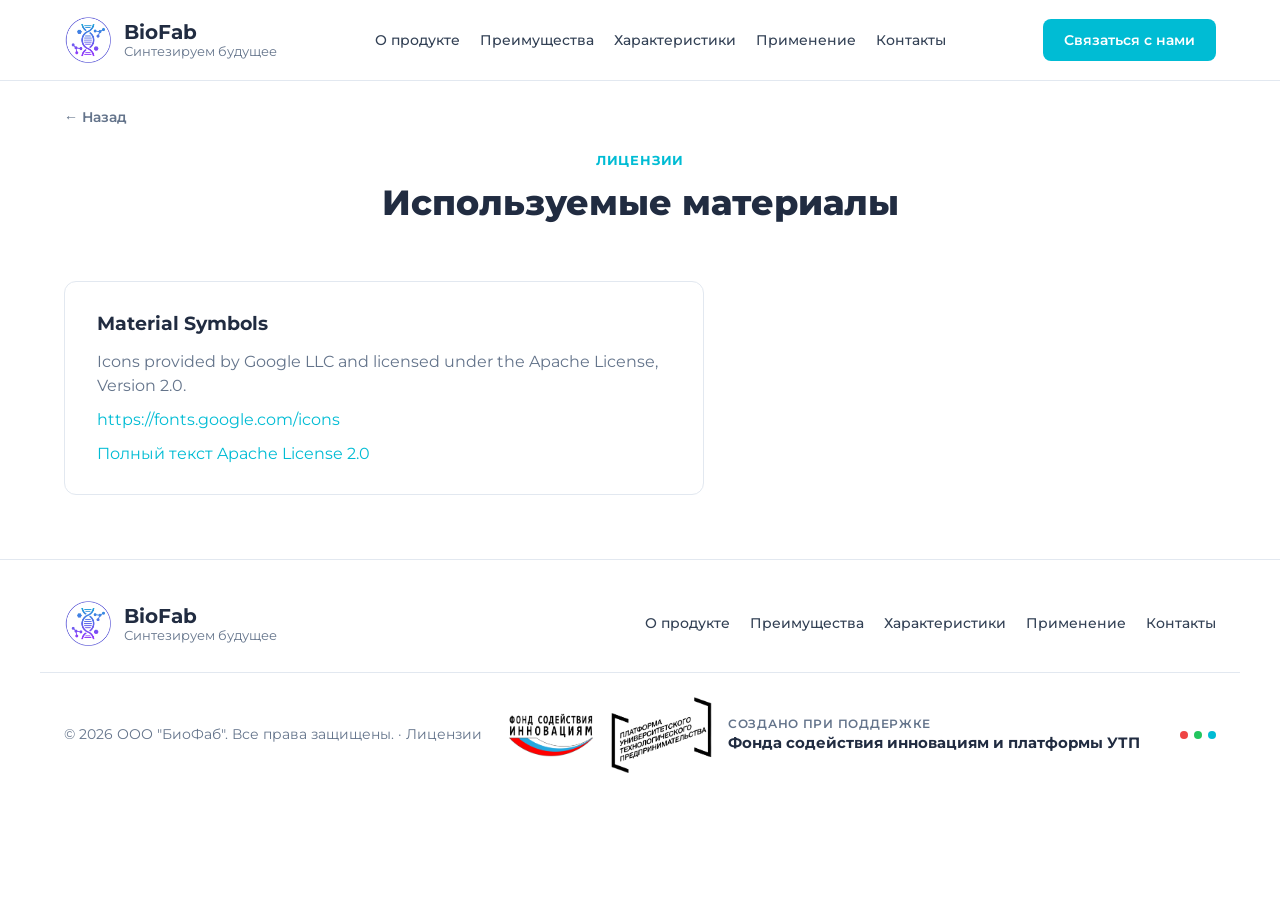
==== commit 2a359efa: "Add files via upload" ====
--- a/licenses/index.html
+++ b/licenses/index.html
@@ -3,11 +3,35 @@
 <head>
     <meta charset="utf-8" />
     <meta name="viewport" content="width=device-width, initial-scale=1.0" />
-    <meta name="description" content="BioFab — автоматизированная система синтеза пептидов «под ключ»." />
-    <title>&#x41B;&#x438;&#x446;&#x435;&#x43D;&#x437;&#x438;&#x438; - BioFab</title>
+    <meta name="description" content="Лицензии на материалы, используемые на сайте BioFab." />
+    <title>Лицензии — BioFab</title>
+    <link rel="canonical" href="https://biofabricator.ru/licenses/" />
+
+    <meta property="og:type" content="website" />
+    <meta property="og:locale" content="ru_RU" />
+    <meta property="og:site_name" content="BioFab" />
+    <meta property="og:url" content="https://biofabricator.ru/licenses/" />
+    <meta property="og:title" content="Лицензии — BioFab" />
+    <meta property="og:description" content="Лицензии на материалы, используемые на сайте BioFab." />
+    <meta property="og:image" content="https://biofabricator.ru/image/hero-device.webp" />
+
+    <script type="application/ld+json">
+        {
+          "@context": "https://schema.org",
+          "@type": "Organization",
+          "name": "BioFab",
+          "url": "https://biofabricator.ru/",
+          "logo": "https://biofabricator.ru/image/logo.png",
+          "email": "sea222777@yandex.ru",
+          "telephone": "+7-962-722-27-77",
+          "address": { "@type": "PostalAddress", "addressLocality": "Санкт-Петербург", "addressCountry": "RU" },
+          "sameAs": ["https://t.me/Bio_Fab"]
+        }
+    </script>
     <link rel="stylesheet" href="../css/fonts.css" />
 
     <link rel="icon" type="image/png" sizes="32x32" href="../icons/favicon-32x32.png" />
+    <link rel="icon" type="image/png" sizes="120x120" href="../icons/favicon-120x120.png" />
     <link rel="icon" type="image/png" sizes="16x16" href="../icons/favicon-16x16.png" />
     <link rel="apple-touch-icon" sizes="180x180" href="../icons/apple-touch-icon.png" />
     <link rel="manifest" href="../icons/site.webmanifest" />
@@ -90,15 +114,16 @@
 
         <div b-9csx9a6czi class="container footer__bottom">
             <span b-9csx9a6czi class="footer__copy">
-                © 2026 BioFab. Все права защищены. ·
+                © 2026 ООО "БиоФаб". Все права защищены. ·
                 <a class="footer__legal-link" href="./">Лицензии</a>
             </span>
 
             <div b-9csx9a6czi class="support">
                 <img src="../image/fsi_logo.png" alt="Фонд содействия инновациям" class="support__logo" />
+                <img src="../image/putp_logo.png" alt="Платформа университетского технологического предпринимательства" class="support__logo" />
                 <div b-9csx9a6czi class="support__text">
                     <span b-9csx9a6czi class="support__label">Создано при поддержке</span>
-                    <span b-9csx9a6czi class="support__name">Фонда содействия инновациям</span>
+                    <span b-9csx9a6czi class="support__name">Фонда содействия инновациям и платформы УТП</span>
                 </div>
             </div>
 
--- a/css/site.css
+++ b/css/site.css
@@ -730,10 +730,11 @@
     width: 100%;
     border-collapse: collapse;
     min-width: 720px;
+    table-layout: fixed;
 }
 
     .compare-table th, .compare-table td {
-        padding: 14px 16px;
+        padding: 12px 14px;
         text-align: center;
         border-bottom: 1px solid var(--color-border);
         font-size: 0.9rem;
@@ -1617,7 +1618,7 @@
 
 /* галочки и крестики */
 .mark {
-    font-size: 1.15rem;
+    font-size: 1.5rem;
     font-weight: 700;
     line-height: 1;
 }
@@ -2076,3 +2077,59 @@
         transform: translateY(-2px);
     }
 
+    .compare-table__country {
+    font-size: 0.8em;
+    font-weight: 400;
+    color: var(--color-muted);
+}
+.compare-table th:first-child,
+.compare-table td:first-child {
+    width: 22.5%;
+}
+.compare-table thead th {
+    line-height: 1;
+}
+/* ============ ТАБЛИЦА СРАВНЕНИЯ: СЖАТИЕ ПО КОНТЕНТУ НА МОБИЛЬНЫХ ============ */
+@media (max-width: 600px) {
+    .compare-table {
+        width: auto;
+        min-width: 0;
+        table-layout: auto;
+    }
+
+        .compare-table th:first-child,
+        .compare-table td:first-child {
+            width: auto;
+        }
+}
+/* ============ ЛОГОТИП ПЛАТФОРМЫ: КРУПНЕЕ, ЧЕМ ФСИ ============ */
+.hero__fsi .support__logo:nth-child(2) {
+    height: 60px;
+}
+
+.footer__bottom .support__logo:nth-child(2) {
+    height: 76px;
+}
+.support__name {
+    display: inline-block;
+    line-height: 1.35;
+}
+/* ===== Футер: блок поддержки на телефоне ===== */
+@media (max-width: 600px) {
+    .footer__bottom .support {
+        gap: 10px;
+        flex-wrap: wrap;
+    }
+
+    .footer__bottom .support__logo {
+        height: 36px;
+    }
+
+    .footer__bottom .support__label {
+        font-size: 0.65rem;
+    }
+
+    .footer__bottom .support__name {
+        font-size: 0.8rem;
+    }
+}
